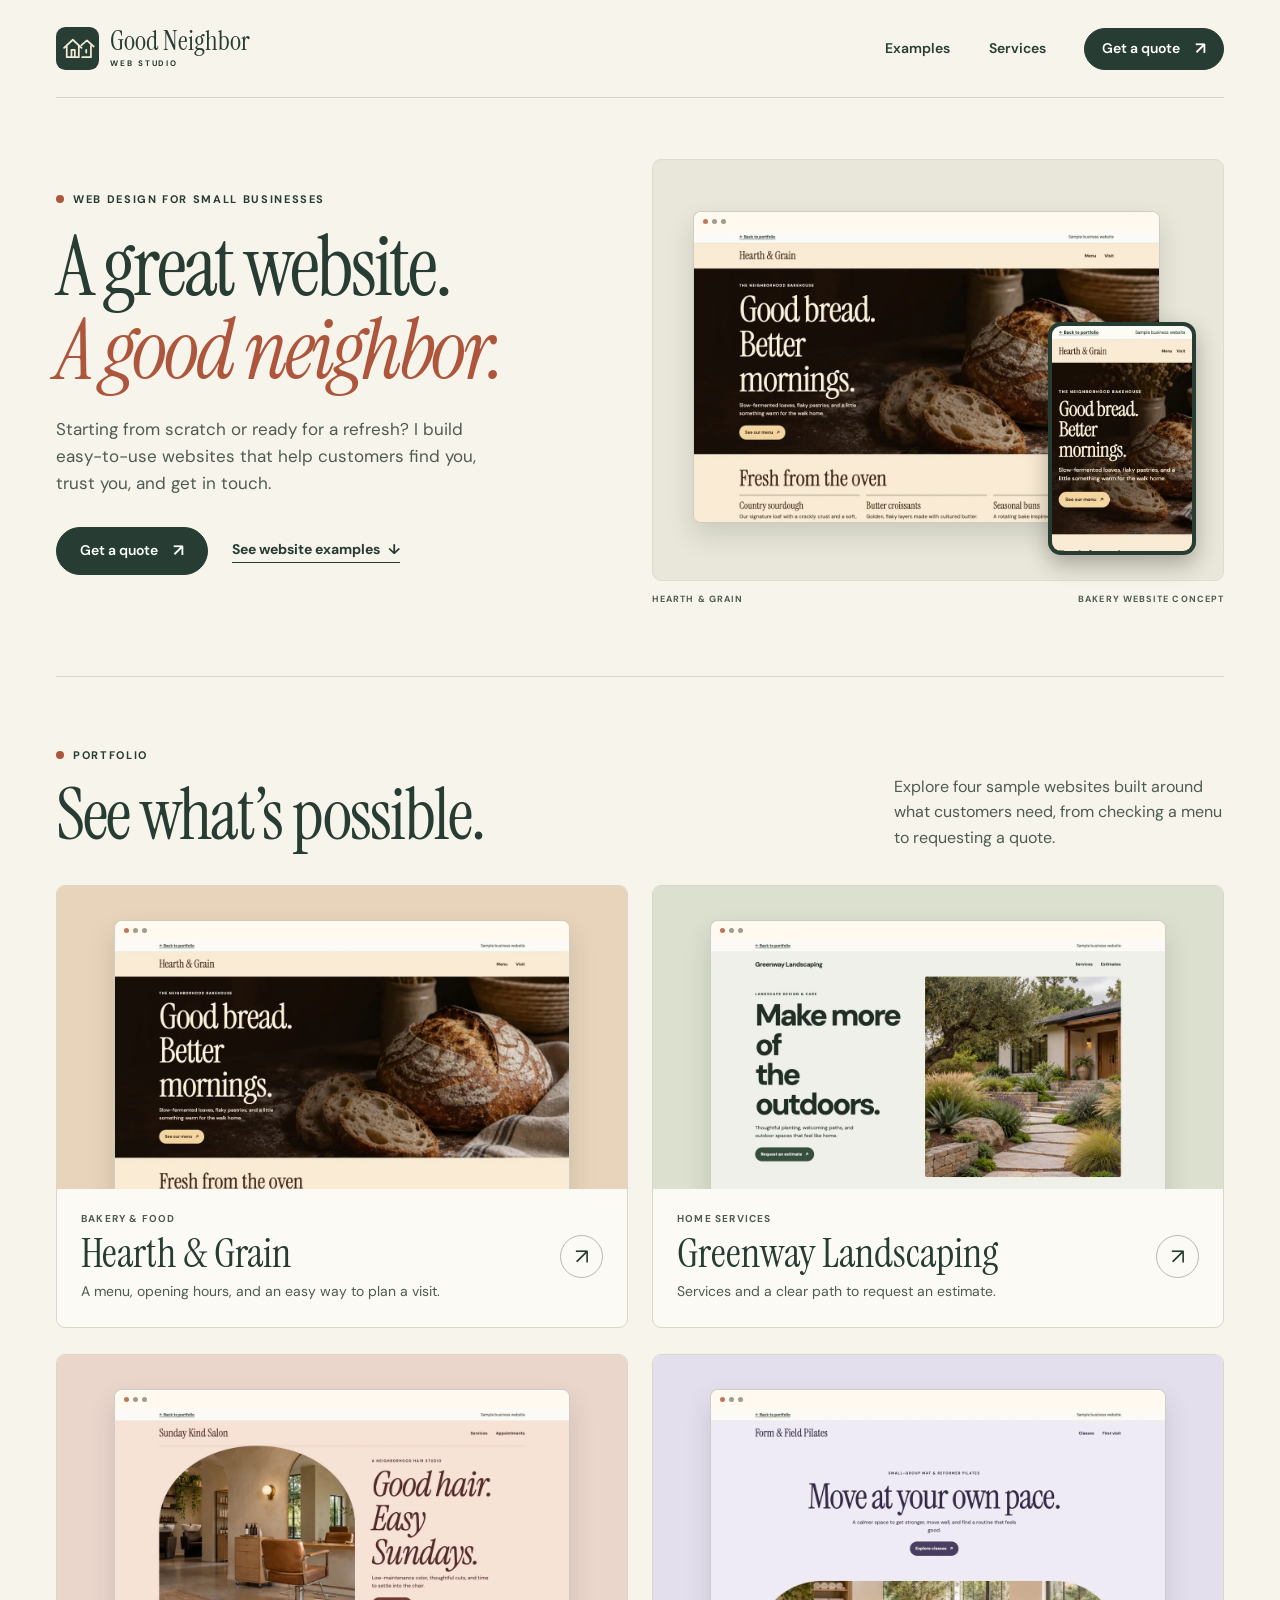
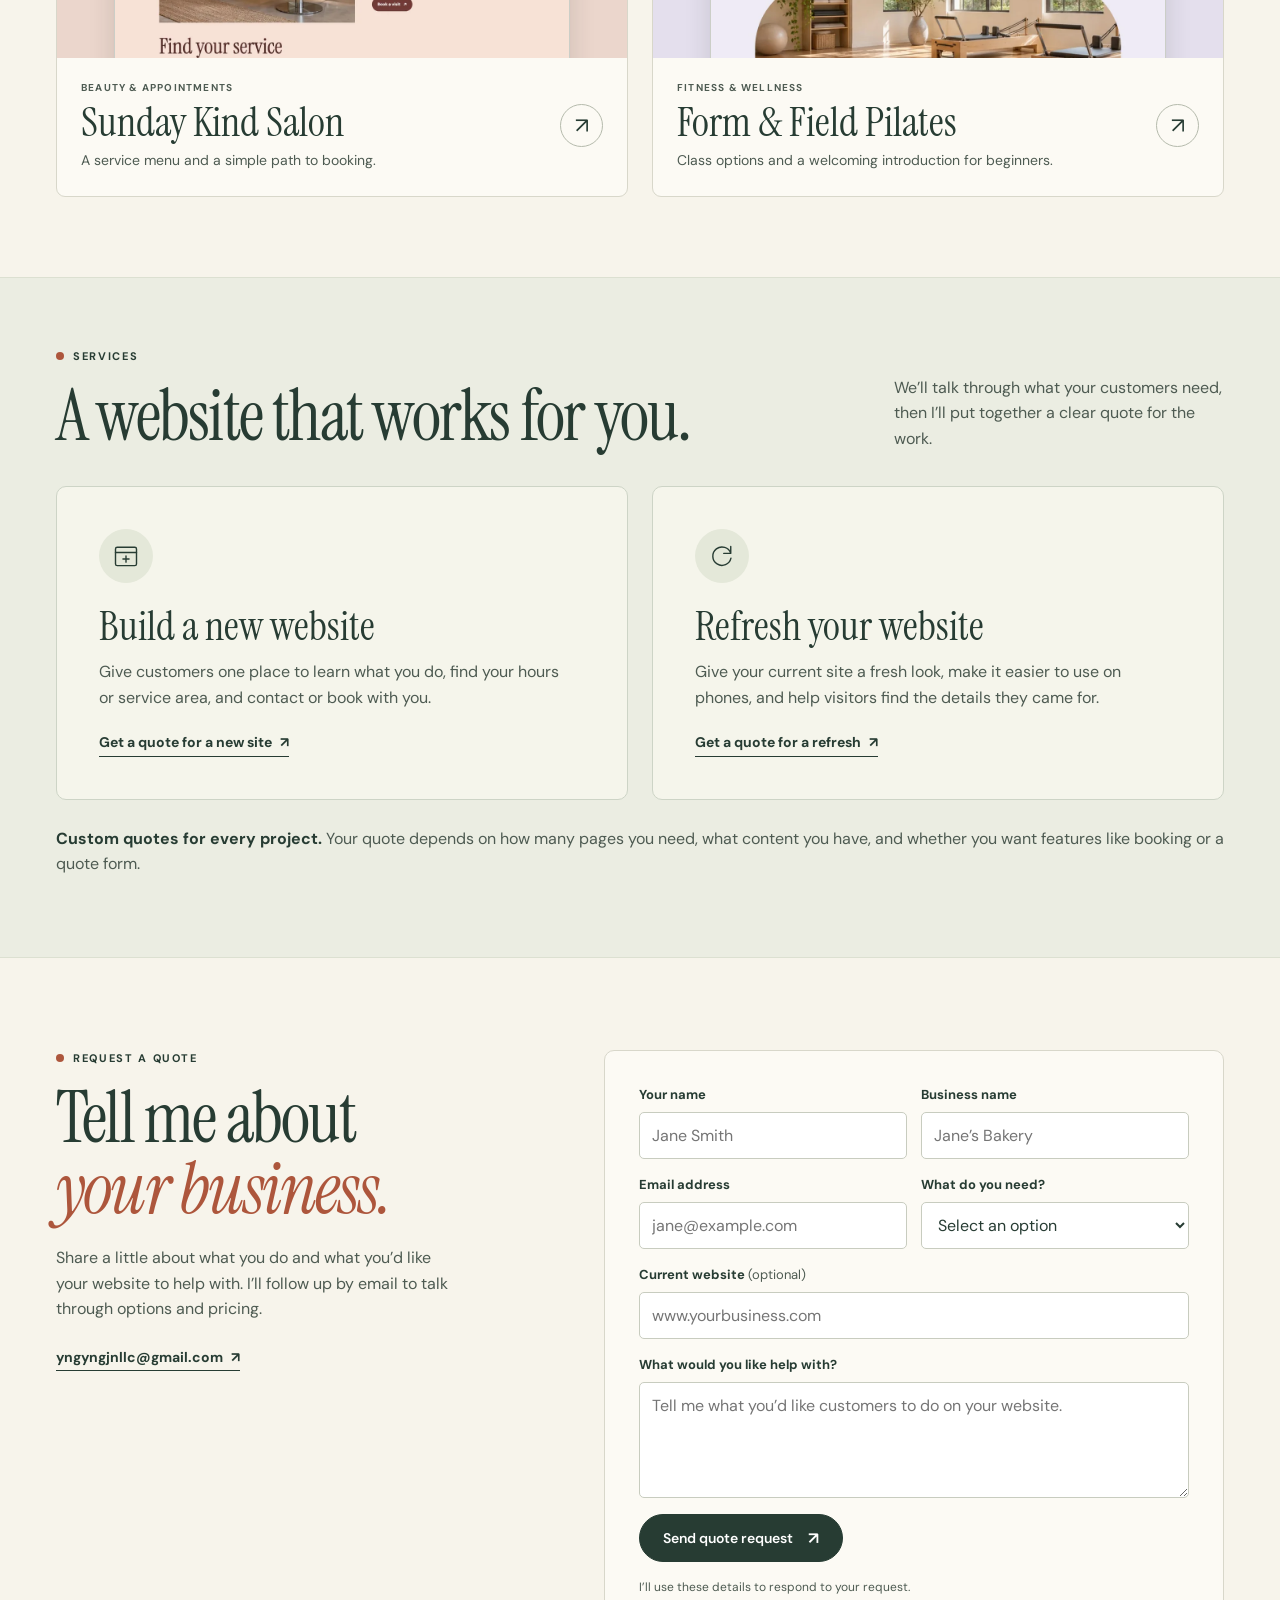
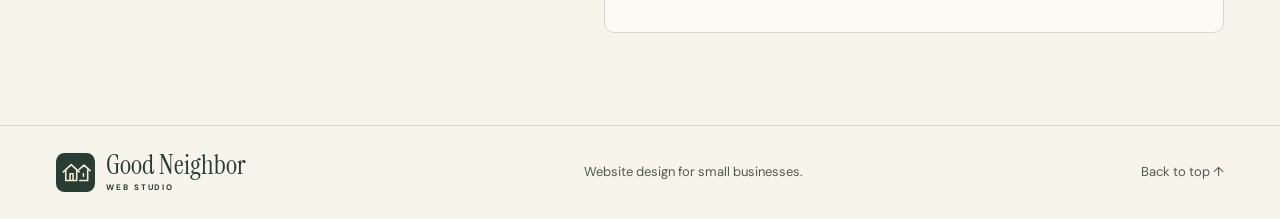
==== docs/index.html @ e71bd466 "Build Good Neighbor Web Studio portfolio" ====
<!doctype html>
<html lang="en">
<head>
  <meta charset="utf-8">
  <meta name="viewport" content="width=device-width, initial-scale=1">
  <meta name="theme-color" content="#f7f4eb">
  <meta name="description" content="Good Neighbor Web Studio builds and refreshes websites for independent businesses. See examples and request a custom quote.">
  <title>Good Neighbor Web Studio | Websites for Small Businesses</title>
  <link rel="icon" href="assets/mark.svg" type="image/svg+xml">
  <link rel="preconnect" href="https://fonts.googleapis.com">
  <link rel="preconnect" href="https://fonts.gstatic.com" crossorigin>
  <link href="https://fonts.googleapis.com/css2?family=DM+Sans:wght@400;500;600;700&family=Instrument+Serif:ital@0;1&display=swap" rel="stylesheet">
  <link rel="stylesheet" href="assets/site.css">
  <script src="assets/site.js" defer></script>
</head>
<body>
  <a class="skip" href="#main">Skip to content</a>
  <header class="site-header wrap">
    <a href="./" class="brand" aria-label="Good Neighbor Web Studio home"><img src="assets/mark.svg" width="43" height="43" alt=""><span>Good Neighbor<small>WEB STUDIO</small></span></a>
    <nav aria-label="Main navigation"><a href="#work">Examples</a><a href="#services">Services</a><a class="button button-small" href="#contact">Get a quote <span aria-hidden="true">↗</span></a></nav>
  </header>
  <main id="main">
    <section class="hero wrap" aria-labelledby="hero-title">
      <div class="hero-copy">
        <p class="eyebrow"><span></span> WEB DESIGN FOR SMALL BUSINESSES</p>
        <h1 id="hero-title">A great website.<br><em>A good neighbor.</em></h1>
        <p class="intro">Starting from scratch or ready for a refresh? I build easy-to-use websites that help customers find you, trust you, and get in touch.</p>
        <div class="actions"><a class="button" href="#contact">Get a quote <span aria-hidden="true">↗</span></a><a class="text-link" href="#work">See website examples <span aria-hidden="true">↓</span></a></div>
      </div>
      <figure class="hero-showcase">
        <div class="hero-stage">
          <div class="browser hero-browser">
            <div class="browser-bar" aria-hidden="true"><i></i><i></i><i></i></div>
            <img src="assets/bakery-preview.webp" width="1120" height="700" alt="Desktop view of the Hearth and Grain bakery sample website" fetchpriority="high">
          </div>
          <div class="phone"><img src="assets/bakery-mobile.webp" width="392" height="630" alt="The same bakery website on a phone"></div>
        </div>
        <figcaption><span>HEARTH &amp; GRAIN</span><span>BAKERY WEBSITE CONCEPT</span></figcaption>
      </figure>
    </section>

    <section class="work section wrap" id="work" aria-labelledby="work-title">
      <div class="section-top"><div><p class="eyebrow"><span></span> PORTFOLIO</p><h2 id="work-title">See what’s possible.</h2></div><p>Explore four sample websites built around what customers need, from checking a menu to requesting a quote.</p></div>
      <div class="work-grid">
        <article class="project">
          <a class="project-image bakery" href="examples/bakery.html" aria-label="View Hearth and Grain bakery example">
            <div class="browser"><div class="browser-bar" aria-hidden="true"><i></i><i></i><i></i></div><img src="assets/bakery-preview.webp" width="1120" height="700" alt="Hearth and Grain homepage with artisan bread" loading="lazy"></div>
          </a>
          <div class="project-copy"><div><p class="category">BAKERY &amp; FOOD</p><h3><a href="examples/bakery.html">Hearth &amp; Grain</a></h3><p>A menu, opening hours, and an easy way to plan a visit.</p></div><a class="circle-link" href="examples/bakery.html" aria-label="Open bakery example">↗</a></div>
        </article>
        <article class="project">
          <a class="project-image landscape" href="examples/landscaping.html" aria-label="View Greenway Landscaping example">
            <div class="browser"><div class="browser-bar" aria-hidden="true"><i></i><i></i><i></i></div><img src="assets/landscaping-preview.webp" width="1120" height="700" alt="Greenway Landscaping homepage with a landscaped front yard" loading="lazy"></div>
          </a>
          <div class="project-copy"><div><p class="category">HOME SERVICES</p><h3><a href="examples/landscaping.html">Greenway Landscaping</a></h3><p>Services and a clear path to request an estimate.</p></div><a class="circle-link" href="examples/landscaping.html" aria-label="Open landscaping example">↗</a></div>
        </article>
        <article class="project">
          <a class="project-image salon" href="examples/salon.html" aria-label="View Sunday Kind Salon example">
            <div class="browser"><div class="browser-bar" aria-hidden="true"><i></i><i></i><i></i></div><img src="assets/salon-preview.webp" width="1120" height="700" alt="Sunday Kind Salon homepage with a sunlit salon interior" loading="lazy"></div>
          </a>
          <div class="project-copy"><div><p class="category">BEAUTY &amp; APPOINTMENTS</p><h3><a href="examples/salon.html">Sunday Kind Salon</a></h3><p>A service menu and a simple path to booking.</p></div><a class="circle-link" href="examples/salon.html" aria-label="Open salon example">↗</a></div>
        </article>
        <article class="project">
          <a class="project-image pilates" href="examples/pilates.html" aria-label="View Form and Field Pilates example">
            <div class="browser"><div class="browser-bar" aria-hidden="true"><i></i><i></i><i></i></div><img src="assets/pilates-preview.webp" width="1120" height="700" alt="Form and Field Pilates homepage with a light-filled studio" loading="lazy"></div>
          </a>
          <div class="project-copy"><div><p class="category">FITNESS &amp; WELLNESS</p><h3><a href="examples/pilates.html">Form &amp; Field Pilates</a></h3><p>Class options and a welcoming introduction for beginners.</p></div><a class="circle-link" href="examples/pilates.html" aria-label="Open Pilates example">↗</a></div>
        </article>
      </div>
    </section>

    <section class="services section" id="services" aria-labelledby="services-title">
      <div class="wrap">
        <div class="section-top"><div><p class="eyebrow"><span></span> SERVICES</p><h2 id="services-title">A website that works for you.</h2></div><p>We’ll talk through what your customers need, then I’ll put together a clear quote for the work.</p></div>
        <div class="service-grid">
          <article><div class="service-icon" aria-hidden="true"><svg viewBox="0 0 32 32"><rect x="4" y="6" width="24" height="21" rx="2"/><path d="M4 12h24m-12 4v7m-3.5-3.5h7"/></svg></div><h3>Build a new website</h3><p>Give customers one place to learn what you do, find your hours or service area, and contact or book with you.</p><a class="text-link" href="#contact" data-project="New website">Get a quote for a new site <span aria-hidden="true">↗</span></a></article>
          <article><div class="service-icon" aria-hidden="true"><svg viewBox="0 0 32 32"><path d="M26 13a10.5 10.5 0 1 0 .25 5.5M26 5v8h-8"/></svg></div><h3>Refresh your website</h3><p>Give your current site a fresh look, make it easier to use on phones, and help visitors find the details they came for.</p><a class="text-link" href="#contact" data-project="Website refresh">Get a quote for a refresh <span aria-hidden="true">↗</span></a></article>
        </div>
        <p class="quote-note"><strong>Custom quotes for every project.</strong> Your quote depends on how many pages you need, what content you have, and whether you want features like booking or a quote form.</p>
      </div>
    </section>

    <section class="contact section wrap" id="contact" aria-labelledby="contact-title">
      <div class="contact-copy"><p class="eyebrow"><span></span> REQUEST A QUOTE</p><h2 id="contact-title">Tell me about<br><em>your business.</em></h2><p>Share a little about what you do and what you’d like your website to help with. I’ll follow up by email to talk through options and pricing.</p><a class="text-link email-link" href="mailto:yngyngjnllc@gmail.com">yngyngjnllc@gmail.com <span aria-hidden="true">↗</span></a></div>
      <form class="quote-form" action="https://formsubmit.co/yngyngjnllc@gmail.com" method="post">
        <input type="hidden" name="_subject" value="New quote request | Good Neighbor Web Studio">
        <input type="hidden" name="_template" value="table">
        <input type="text" name="_honey" aria-hidden="true" tabindex="-1" autocomplete="off" hidden>
        <div class="field-row">
          <label>Your name <input name="name" autocomplete="name" maxlength="120" placeholder="Jane Smith" required></label>
          <label>Business name <input name="business" autocomplete="organization" maxlength="160" placeholder="Jane’s Bakery" required></label>
        </div>
        <div class="field-row">
          <label>Email address <input name="email" type="email" autocomplete="email" maxlength="200" placeholder="jane@example.com" required></label>
          <label>What do you need? <select id="project-type" name="project" required><option value="" selected disabled>Select an option</option><option>New website</option><option>Website refresh</option><option>I’m not sure yet</option></select></label>
        </div>
        <label>Current website <span class="optional">(optional)</span><input name="website" autocomplete="url" inputmode="url" maxlength="300" placeholder="www.yourbusiness.com"></label>
        <label>What would you like help with?<textarea name="message" rows="4" maxlength="2500" placeholder="Tell me what you’d like customers to do on your website." required></textarea></label>
        <button class="button" type="submit">Send quote request <span aria-hidden="true">↗</span></button>
        <p class="form-note">I’ll use these details to respond to your request.</p>
      </form>
    </section>
  </main>
  <footer class="footer"><div class="wrap footer-inner"><a href="./" class="brand" aria-label="Good Neighbor Web Studio home"><img src="assets/mark.svg" width="39" height="39" alt=""><span>Good Neighbor<small>WEB STUDIO</small></span></a><p>Website design for small businesses.</p><a href="#main">Back to top ↑</a></div></footer>
</body>
</html>
---- docs/assets/site.css ----
:root {
  color-scheme: light;
  --ink: #273c33;
  --muted: #4e5b52;
  --paper: #f7f4eb;
  --bright: #fcfaf4;
  --line: #d8d7ca;
  --accent: #ad563c;
  --head: "Instrument Serif", Georgia, serif;
  --body: "DM Sans", system-ui, sans-serif;
}
*, *::before, *::after { box-sizing: border-box; }
html { scroll-behavior: smooth; }
body { margin: 0; font-family: var(--body); background: var(--paper); color: var(--ink); line-height: 1.6; }
a { color: inherit; text-decoration: none; }
a:focus-visible, button:focus-visible, input:focus-visible, select:focus-visible, textarea:focus-visible { outline: 2px solid var(--accent); outline-offset: 4px; }
img { display: block; max-width: 100%; }
p, figure, h1, h2, h3 { margin: 0; }
h1, h2, h3 { font-family: var(--head); font-weight: 400; line-height: .99; }
em { font-weight: inherit; }
.wrap { width: min(100% - 112px, 1296px); margin-inline: auto; }
.skip { position: fixed; left: 16px; top: 12px; transform: translateY(-160%); padding: 10px 16px; background: white; z-index: 5; }
.skip:focus { transform: translateY(0); }
.site-header { min-height: 98px; display: flex; justify-content: space-between; align-items: center; gap: 20px; border-bottom: 1px solid var(--line); }
.brand { display: inline-flex; align-items: center; gap: 11px; font-family: var(--head); font-size: 27px; line-height: .94; white-space: nowrap; }
.brand small { display: block; font: 700 8px/1.4 var(--body); letter-spacing: .24em; margin-top: 5px; }
.site-header nav { display: flex; align-items: center; gap: clamp(18px, 3vw, 45px); font-weight: 600; font-size: 14px; }
.site-header nav > a:not(.button):hover, .footer a:hover { text-decoration: underline; text-underline-offset: 5px; }
.button { display: inline-flex; justify-content: center; align-items: center; gap: 15px; padding: 13px 23px; border: 1px solid var(--ink); background: var(--ink); color: white; border-radius: 100px; font: 600 14px/1.35 var(--body); cursor: pointer; min-height: 48px; transition: background .18s; }
.button:hover { background: #3e5a4d; }
.button-small { min-height: 42px; padding: 10px 17px; }
.button span { font-size: 17px; line-height: 1; }
.hero { display: grid; grid-template-columns: 1fr 1.05fr; align-items: center; gap: clamp(26px, 4vw, 68px); padding-block: 61px 69px; }
.eyebrow { display: flex; align-items: center; gap: 9px; color: var(--ink); font-size: 11px; letter-spacing: .15em; font-weight: 700; line-height: 1.5; margin-bottom: 17px; }
.eyebrow span { width: 8px; height: 8px; border-radius: 50%; background: var(--accent); flex: none; }
.hero h1 { font-size: clamp(60px, 6.6vw, 110px); letter-spacing: -.036em; }
.hero h1 em, .contact h2 em { color: var(--accent); }
.intro { margin-top: 24px; max-width: 37ch; font-size: clamp(16px, 1.33vw, 20px); color: var(--muted); }
.actions { display: flex; flex-wrap: wrap; align-items: center; gap: 18px 24px; margin-top: 29px; }
.text-link { display: inline-flex; align-items: center; gap: 8px; font-size: 14px; font-weight: 700; border-bottom: 1px solid currentColor; padding-bottom: 2px; width: fit-content; }
.text-link:hover, .project h3 a:hover { color: var(--accent); }
.hero-stage { background: #e8e7d9; border: 1px solid #dcddcf; border-radius: 9px; padding: 9% 11% 10% 7%; position: relative; }
.browser { overflow: hidden; background: #fcfaf4; border: 1px solid rgba(39, 60, 51, .23); border-radius: 8px; box-shadow: 0 12px 26px #252a2425; width: 100%; }
.browser img { width: 100%; height: auto; }
.browser-bar { display: flex; align-items: center; gap: 4px; height: 19px; padding-left: 9px; background: #fff9ef; }
.browser-bar i { width: 5px; height: 5px; border-radius: 50%; background: #a19c8c; }
.browser-bar i:first-child { background: #bf765e; }
.phone { position: absolute; width: 26%; background: var(--ink); padding: 4px; border-radius: 13px; right: 4.75%; bottom: 6%; box-shadow: 0 9px 22px #29251955; }
.phone img { width: 100%; height: auto; border-radius: 9px; }
.hero-showcase figcaption { display: flex; justify-content: space-between; gap: 10px; margin-top: 11px; color: var(--muted); font-size: 9px; letter-spacing: .12em; font-weight: 700; }
.section { padding-block: 70px 80px; scroll-margin-top: 18px; }
.work { border-top: 1px solid var(--line); }
.section-top { display: grid; grid-template-columns: 1fr minmax(220px, 330px); align-items: end; gap: 22px; margin-bottom: 34px; }
.section-top h2, .contact h2 { font-size: clamp(51px, 5.55vw, 83px); letter-spacing: -.025em; }
.section-top > p, .contact-copy > p:not(.eyebrow) { color: var(--muted); font-size: 16px; }
.work-grid { display: grid; grid-template-columns: 1fr 1fr; gap: 26px 24px; }
.project { background: var(--bright); border: 1px solid var(--line); overflow: hidden; border-radius: 9px; }
.project-image { display: grid; place-items: center; padding: 6% 10% 0; aspect-ratio: 1.88; overflow: hidden; align-items: start; }
.project-image .browser { transition: transform .22s ease; }
.project-image:hover .browser { transform: translateY(-5px); }
.bakery { background: #e8d4ba; }
.landscape { background: #dbe0cf; }
.salon { background: #ebd6cc; }
.pilates { background: #e4dfed; }
.project-copy { padding: 22px 24px 24px; display: flex; justify-content: space-between; gap: 14px; align-items: center; }
.category { color: var(--muted); font-weight: 700; letter-spacing: .12em; font-size: 10px; margin-bottom: 6px; }
.project h3, .services h3 { font-size: clamp(32px, 3.2vw, 49px); }
.project-copy p:last-child { font-size: 14px; color: var(--muted); margin-top: 7px; }
.circle-link { display: grid; place-items: center; flex: 0 0 43px; height: 43px; border: 1px solid #b5baac; border-radius: 50%; font-size: 22px; }
.circle-link:hover { background: var(--ink); color: white; }
.services { background: #ebede2; border-block: 1px solid #dce0d1; }
.service-grid { display: grid; grid-template-columns: 1fr 1fr; gap: 24px; }
.service-grid article { border: 1px solid #cdd4c6; border-radius: 10px; background: #f5f5eb; padding: clamp(24px, 4vw, 42px); }
.service-icon { background: #e4e8d9; border-radius: 50%; width: 54px; height: 54px; display: grid; place-items: center; margin-bottom: 23px; }
.service-icon svg { width: 28px; height: 28px; stroke: currentColor; fill: none; stroke-width: 1.6; stroke-linecap: round; stroke-linejoin: round; }
.service-grid p { margin-block: 13px 19px; color: var(--muted); max-width: 43ch; }
.quote-note { margin-top: 26px; color: var(--muted); }
.quote-note strong { color: var(--ink); }
.contact { display: grid; grid-template-columns: .85fr 1.15fr; gap: clamp(30px, 7vw, 115px); padding-block: 92px; }
.contact-copy > p:not(.eyebrow) { margin-block: 21px 22px; max-width: 36ch; }
.email-link { overflow-wrap: anywhere; }
.quote-form { background: var(--bright); border: 1px solid var(--line); padding: clamp(19px, 3vw, 34px); border-radius: 10px; display: grid; gap: 16px; }
.quote-form button { justify-self: start; }
.field-row { display: grid; grid-template-columns: 1fr 1fr; gap: 14px; }
label { font-size: 13px; font-weight: 700; min-width: 0; }
.optional, .form-note { color: var(--muted); font-weight: 400; }
.form-note { font-size: 12px; }
input:not([hidden]), select, textarea { display: block; width: 100%; margin-top: 6px; padding: 11px 12px; background: white; border: 1px solid #c8ccbf; border-radius: 5px; font: 400 16px/1.45 var(--body); color: var(--ink); }
textarea { resize: vertical; min-height: 100px; }
.footer { border-top: 1px solid var(--line); }
.footer-inner { display: flex; justify-content: space-between; align-items: center; gap: 20px; padding-block: 26px; }
.footer-inner > p, .footer-inner > a:last-child { font-size: 13px; color: var(--muted); }
@media (max-width: 1000px) {
  .wrap { width: min(100% - 68px, 1296px); }
  .hero h1 { font-size: clamp(50px, 7.15vw, 78px); }
}
@media (max-width: 760px) {
  .wrap { width: min(100% - 38px, 560px); }
  .site-header { min-height: 76px; }
  .site-header nav { gap: 14px; }
  .site-header nav a:not(.button) { display: none; }
  .hero { grid-template-columns: 1fr; padding-block: 48px 46px; gap: 32px; }
  .hero h1 { font-size: clamp(55px, 11.5vw, 78px); }
  .section { padding-block: 50px; }
  .section-top, .contact { grid-template-columns: 1fr; }
  .section-top { gap: 15px; margin-bottom: 25px; }
  .work-grid, .service-grid { grid-template-columns: 1fr; gap: 16px; }
  .footer-inner { flex-wrap: wrap; }
  .footer-inner > p { order: 2; width: 100%; }
}
@media (max-width: 370px) {
  .brand { font-size: 22px; gap: 8px; }
  .brand img { width: 34px; height: 34px; }
  .button-small { padding-inline: 12px; }
  .field-row { grid-template-columns: 1fr; }
}
@media (prefers-reduced-motion: reduce) {
  *, *::before, *::after { scroll-behavior: auto !important; transition: none !important; }
}
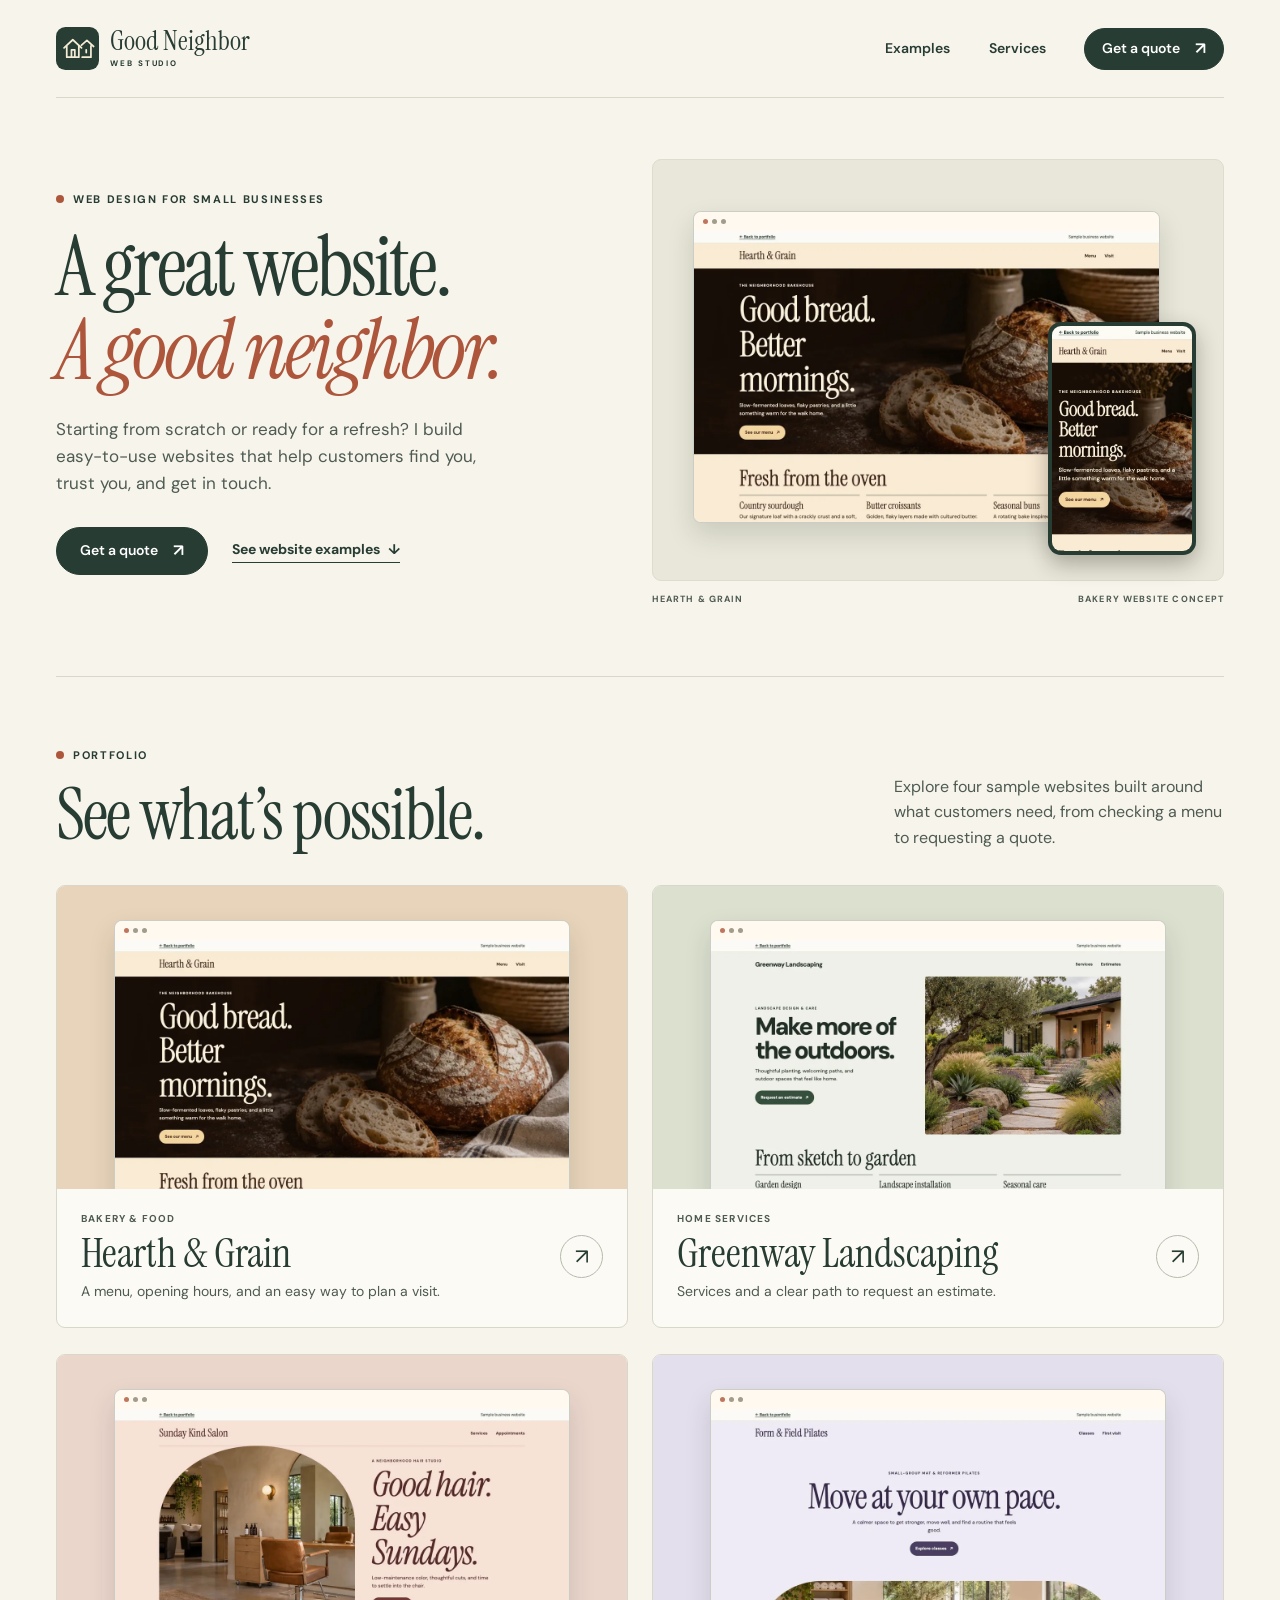
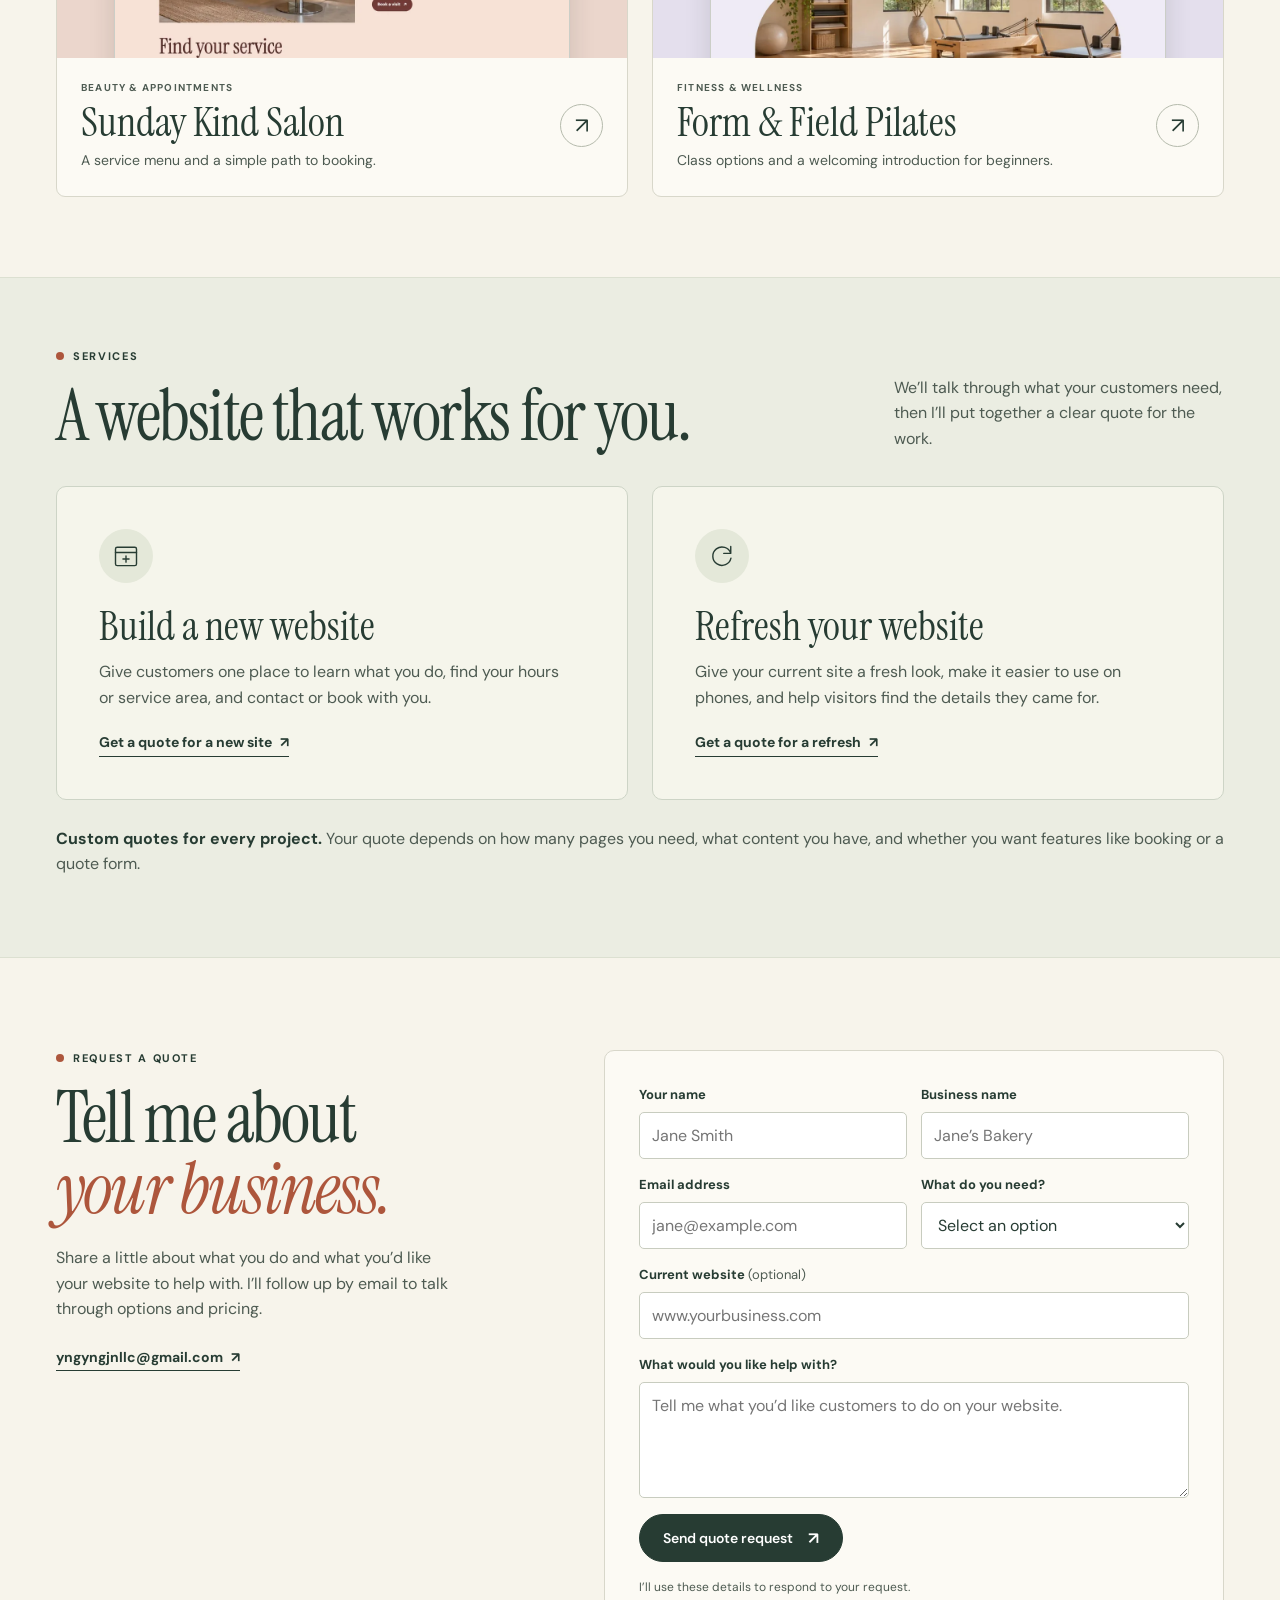
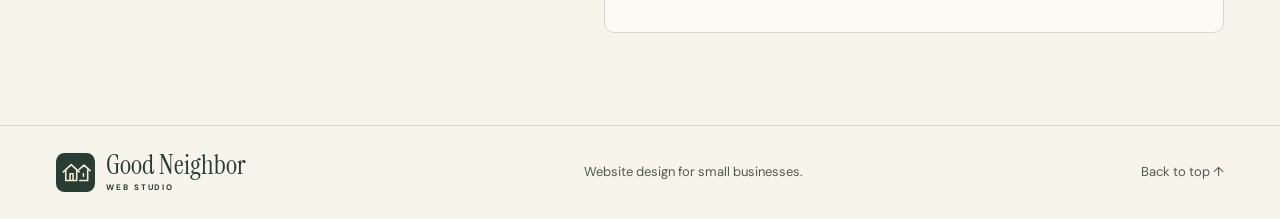
==== commit 77ec4ffc: "Support navigation in the offline preview" ====
--- a/docs/index.html
+++ b/docs/index.html
@@ -16,7 +16,7 @@
 <body>
   <a class="skip" href="#main">Skip to content</a>
   <header class="site-header wrap">
-    <a href="./" class="brand" aria-label="Good Neighbor Web Studio home"><img src="assets/mark.svg" width="43" height="43" alt=""><span>Good Neighbor<small>WEB STUDIO</small></span></a>
+    <a href="index.html" class="brand" aria-label="Good Neighbor Web Studio home"><img src="assets/mark.svg" width="43" height="43" alt=""><span>Good Neighbor<small>WEB STUDIO</small></span></a>
     <nav aria-label="Main navigation"><a href="#work">Examples</a><a href="#services">Services</a><a class="button button-small" href="#contact">Get a quote <span aria-hidden="true">↗</span></a></nav>
   </header>
   <main id="main">
@@ -101,6 +101,6 @@
       </form>
     </section>
   </main>
-  <footer class="footer"><div class="wrap footer-inner"><a href="./" class="brand" aria-label="Good Neighbor Web Studio home"><img src="assets/mark.svg" width="39" height="39" alt=""><span>Good Neighbor<small>WEB STUDIO</small></span></a><p>Website design for small businesses.</p><a href="#main">Back to top ↑</a></div></footer>
+  <footer class="footer"><div class="wrap footer-inner"><a href="index.html" class="brand" aria-label="Good Neighbor Web Studio home"><img src="assets/mark.svg" width="39" height="39" alt=""><span>Good Neighbor<small>WEB STUDIO</small></span></a><p>Website design for small businesses.</p><a href="#main">Back to top ↑</a></div></footer>
 </body>
 </html>
--- a/docs/assets/site.css
+++ b/docs/assets/site.css
@@ -28,7 +28,7 @@
 .site-header nav > a:not(.button):hover, .footer a:hover { text-decoration: underline; text-underline-offset: 5px; }
 .button { display: inline-flex; justify-content: center; align-items: center; gap: 15px; padding: 13px 23px; border: 1px solid var(--ink); background: var(--ink); color: white; border-radius: 100px; font: 600 14px/1.35 var(--body); cursor: pointer; min-height: 48px; transition: background .18s; }
 .button:hover { background: #3e5a4d; }
-.button-small { min-height: 42px; padding: 10px 17px; }
+.button-small { min-height: 42px; padding: 10px 17px; white-space: nowrap; }
 .button span { font-size: 17px; line-height: 1; }
 .hero { display: grid; grid-template-columns: 1fr 1.05fr; align-items: center; gap: clamp(26px, 4vw, 68px); padding-block: 61px 69px; }
 .eyebrow { display: flex; align-items: center; gap: 9px; color: var(--ink); font-size: 11px; letter-spacing: .15em; font-weight: 700; line-height: 1.5; margin-bottom: 17px; }
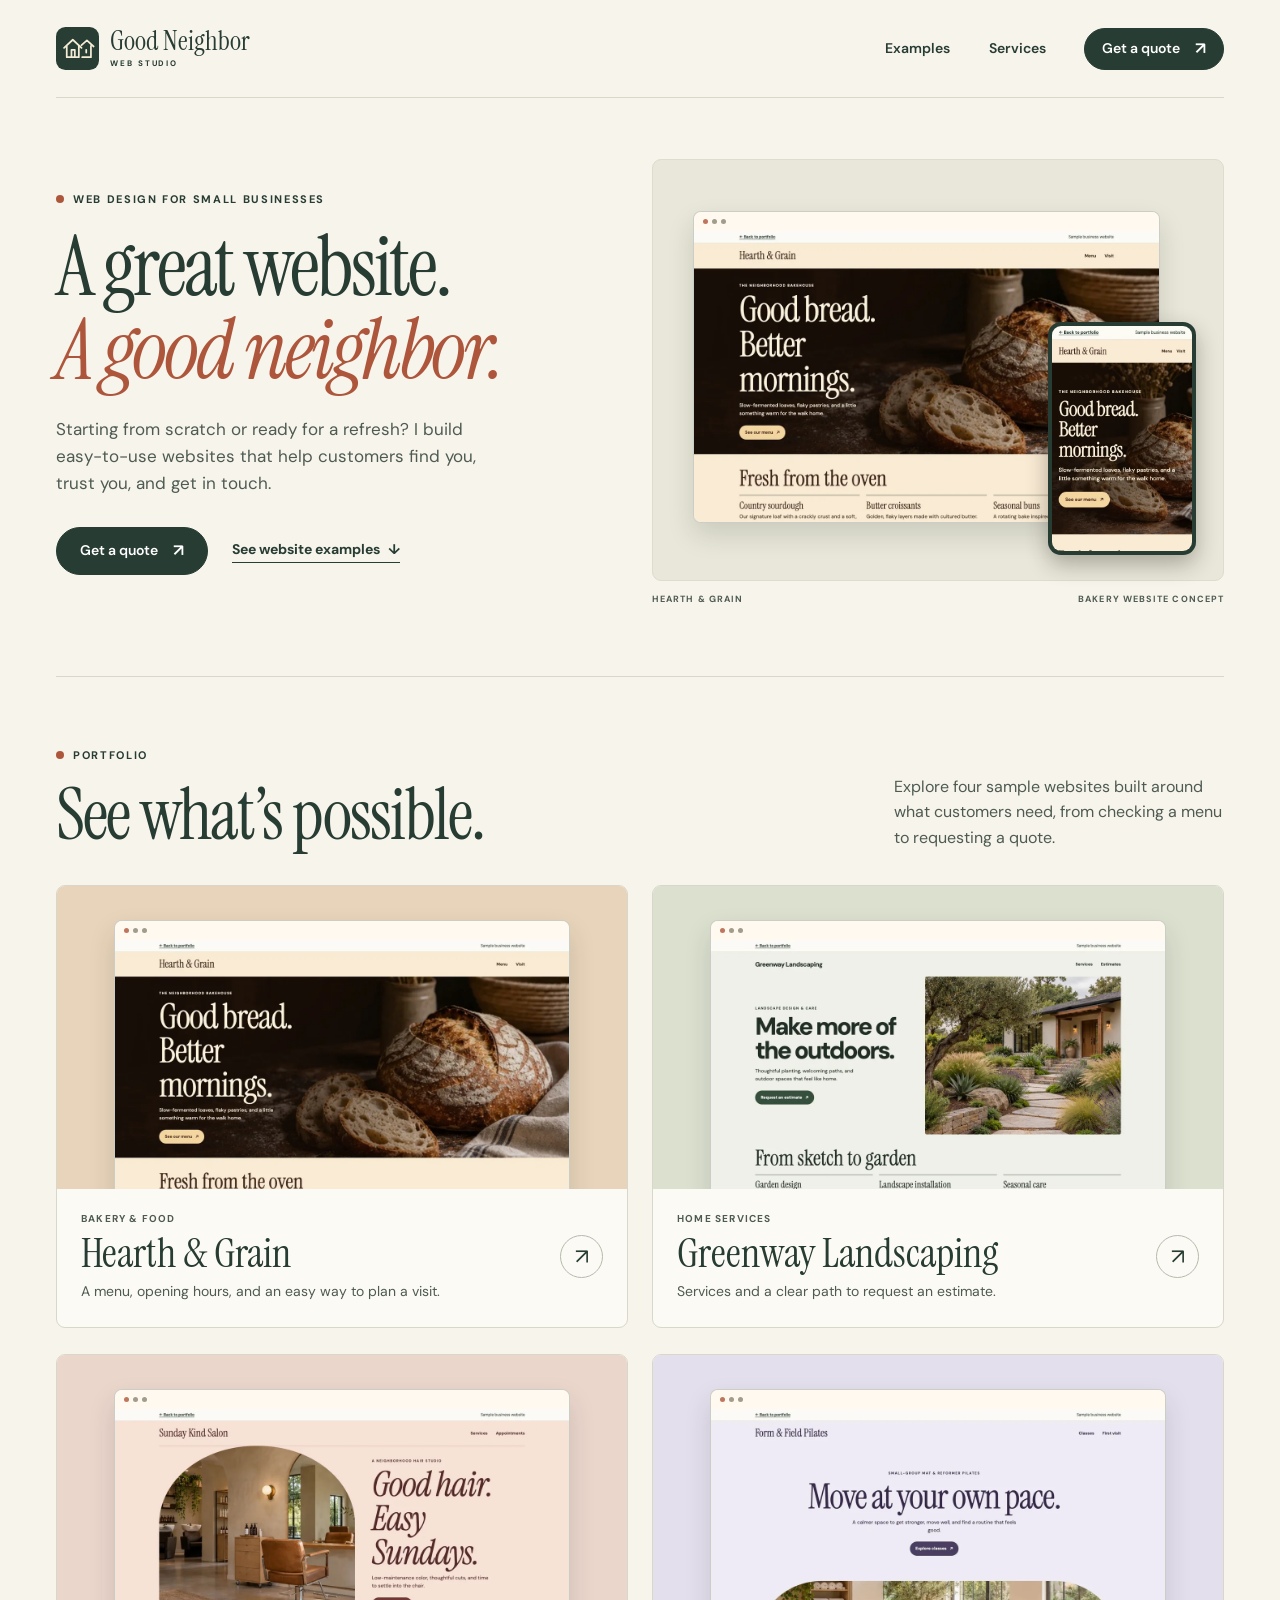
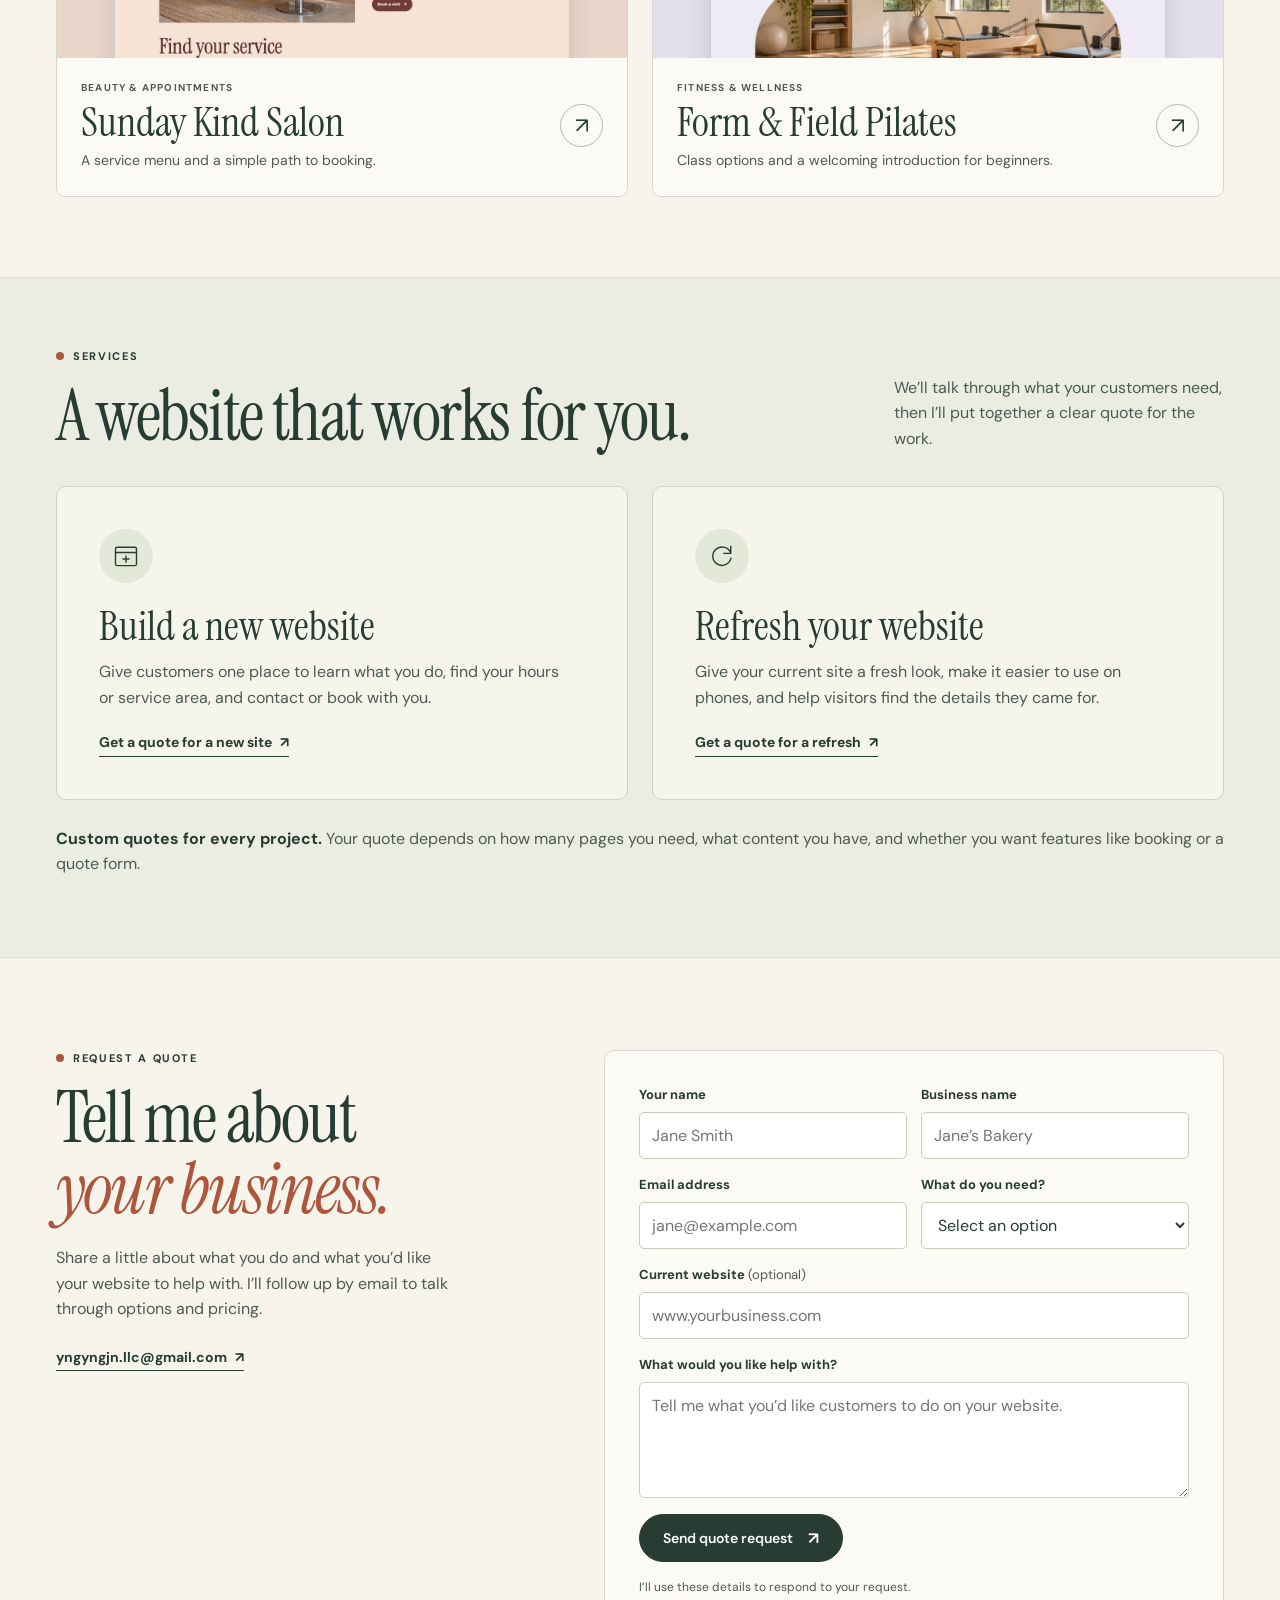
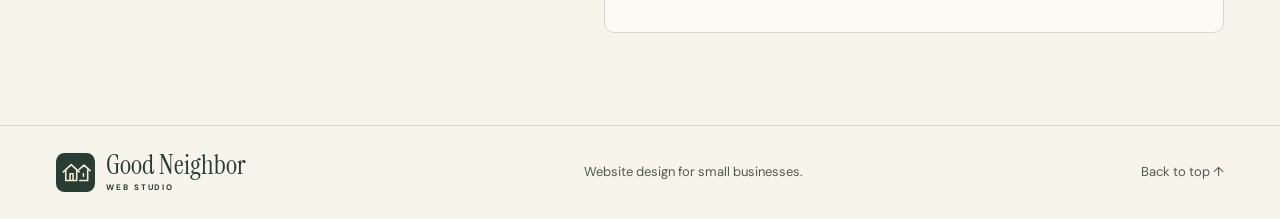
==== commit f535af3d: "Correct studio contact email" ====
--- a/docs/index.html
+++ b/docs/index.html
@@ -81,8 +81,8 @@
     </section>
 
     <section class="contact section wrap" id="contact" aria-labelledby="contact-title">
-      <div class="contact-copy"><p class="eyebrow"><span></span> REQUEST A QUOTE</p><h2 id="contact-title">Tell me about<br><em>your business.</em></h2><p>Share a little about what you do and what you’d like your website to help with. I’ll follow up by email to talk through options and pricing.</p><a class="text-link email-link" href="mailto:yngyngjnllc@gmail.com">yngyngjnllc@gmail.com <span aria-hidden="true">↗</span></a></div>
-      <form class="quote-form" action="https://formsubmit.co/yngyngjnllc@gmail.com" method="post">
+      <div class="contact-copy"><p class="eyebrow"><span></span> REQUEST A QUOTE</p><h2 id="contact-title">Tell me about<br><em>your business.</em></h2><p>Share a little about what you do and what you’d like your website to help with. I’ll follow up by email to talk through options and pricing.</p><a class="text-link email-link" href="mailto:yngyngjn.llc@gmail.com">yngyngjn.llc@gmail.com <span aria-hidden="true">↗</span></a></div>
+      <form class="quote-form" action="https://formsubmit.co/yngyngjn.llc@gmail.com" method="post">
         <input type="hidden" name="_subject" value="New quote request | Good Neighbor Web Studio">
         <input type="hidden" name="_template" value="table">
         <input type="text" name="_honey" aria-hidden="true" tabindex="-1" autocomplete="off" hidden>
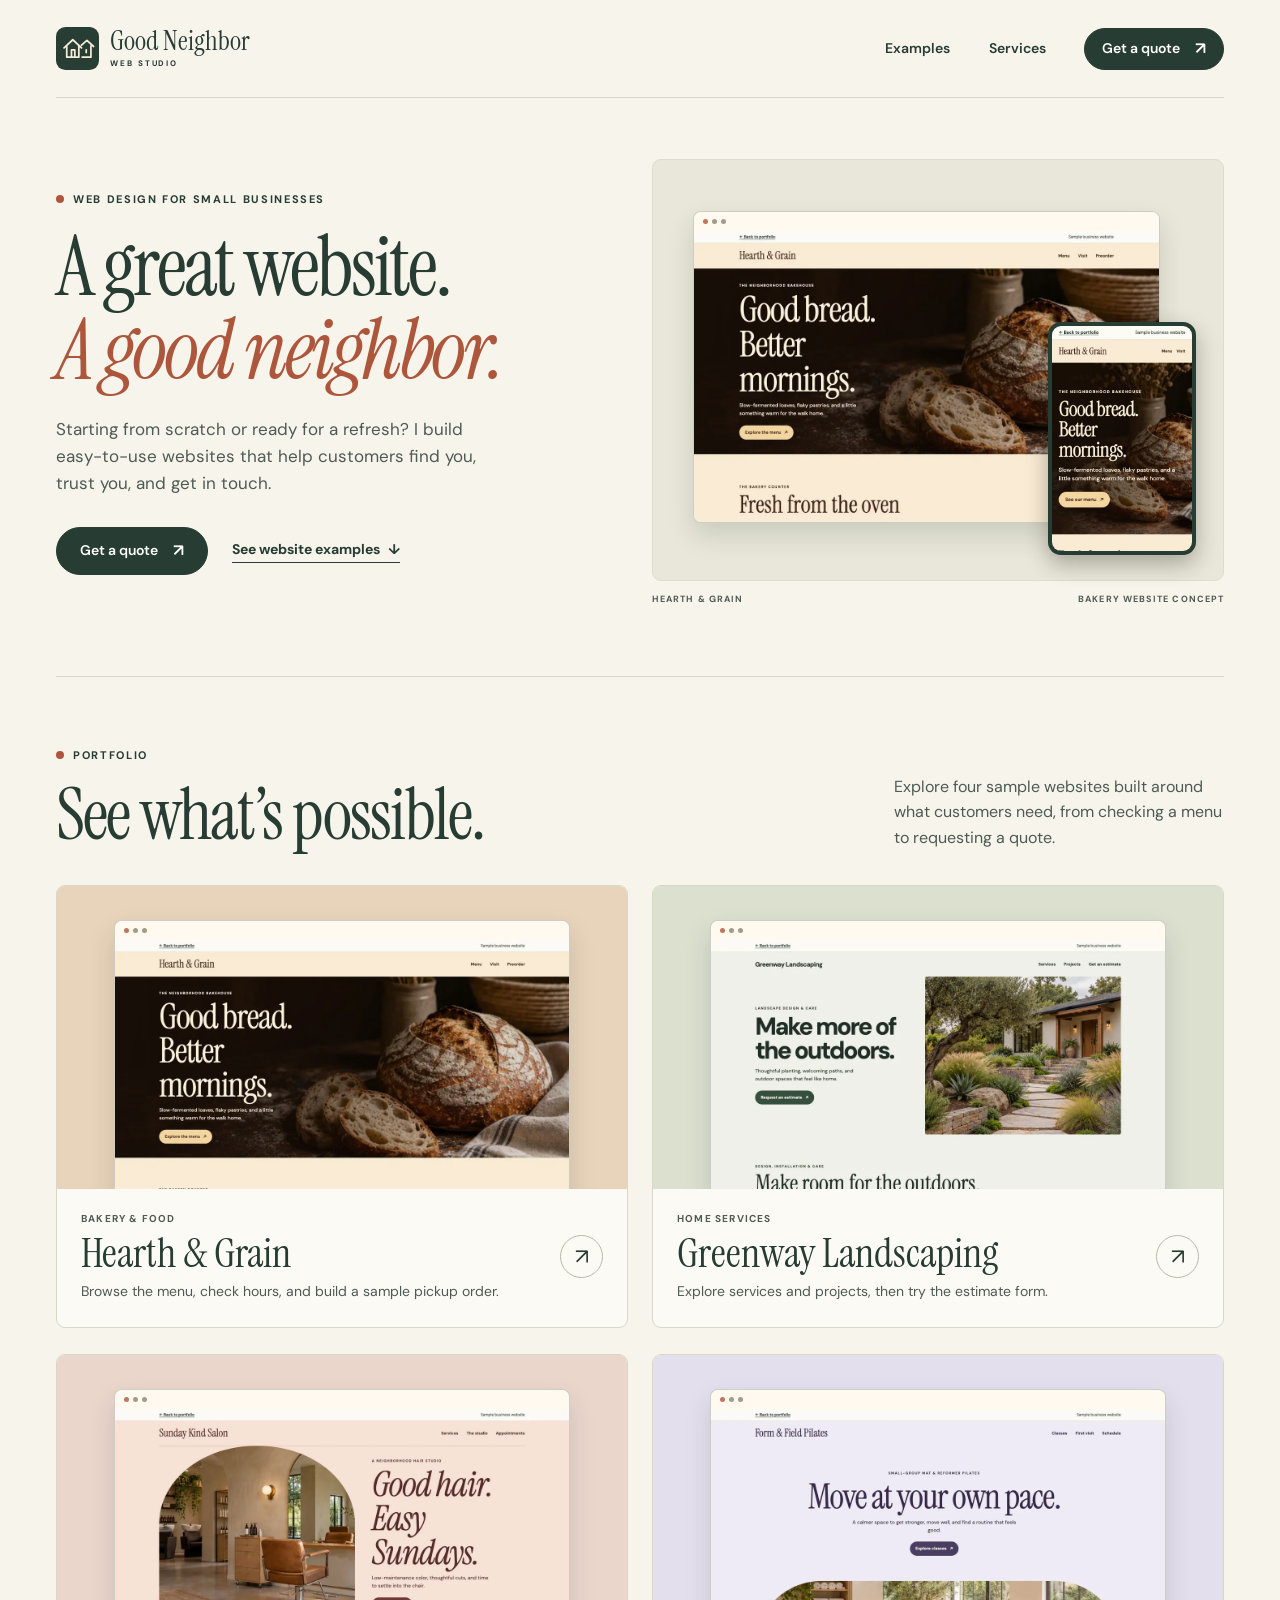
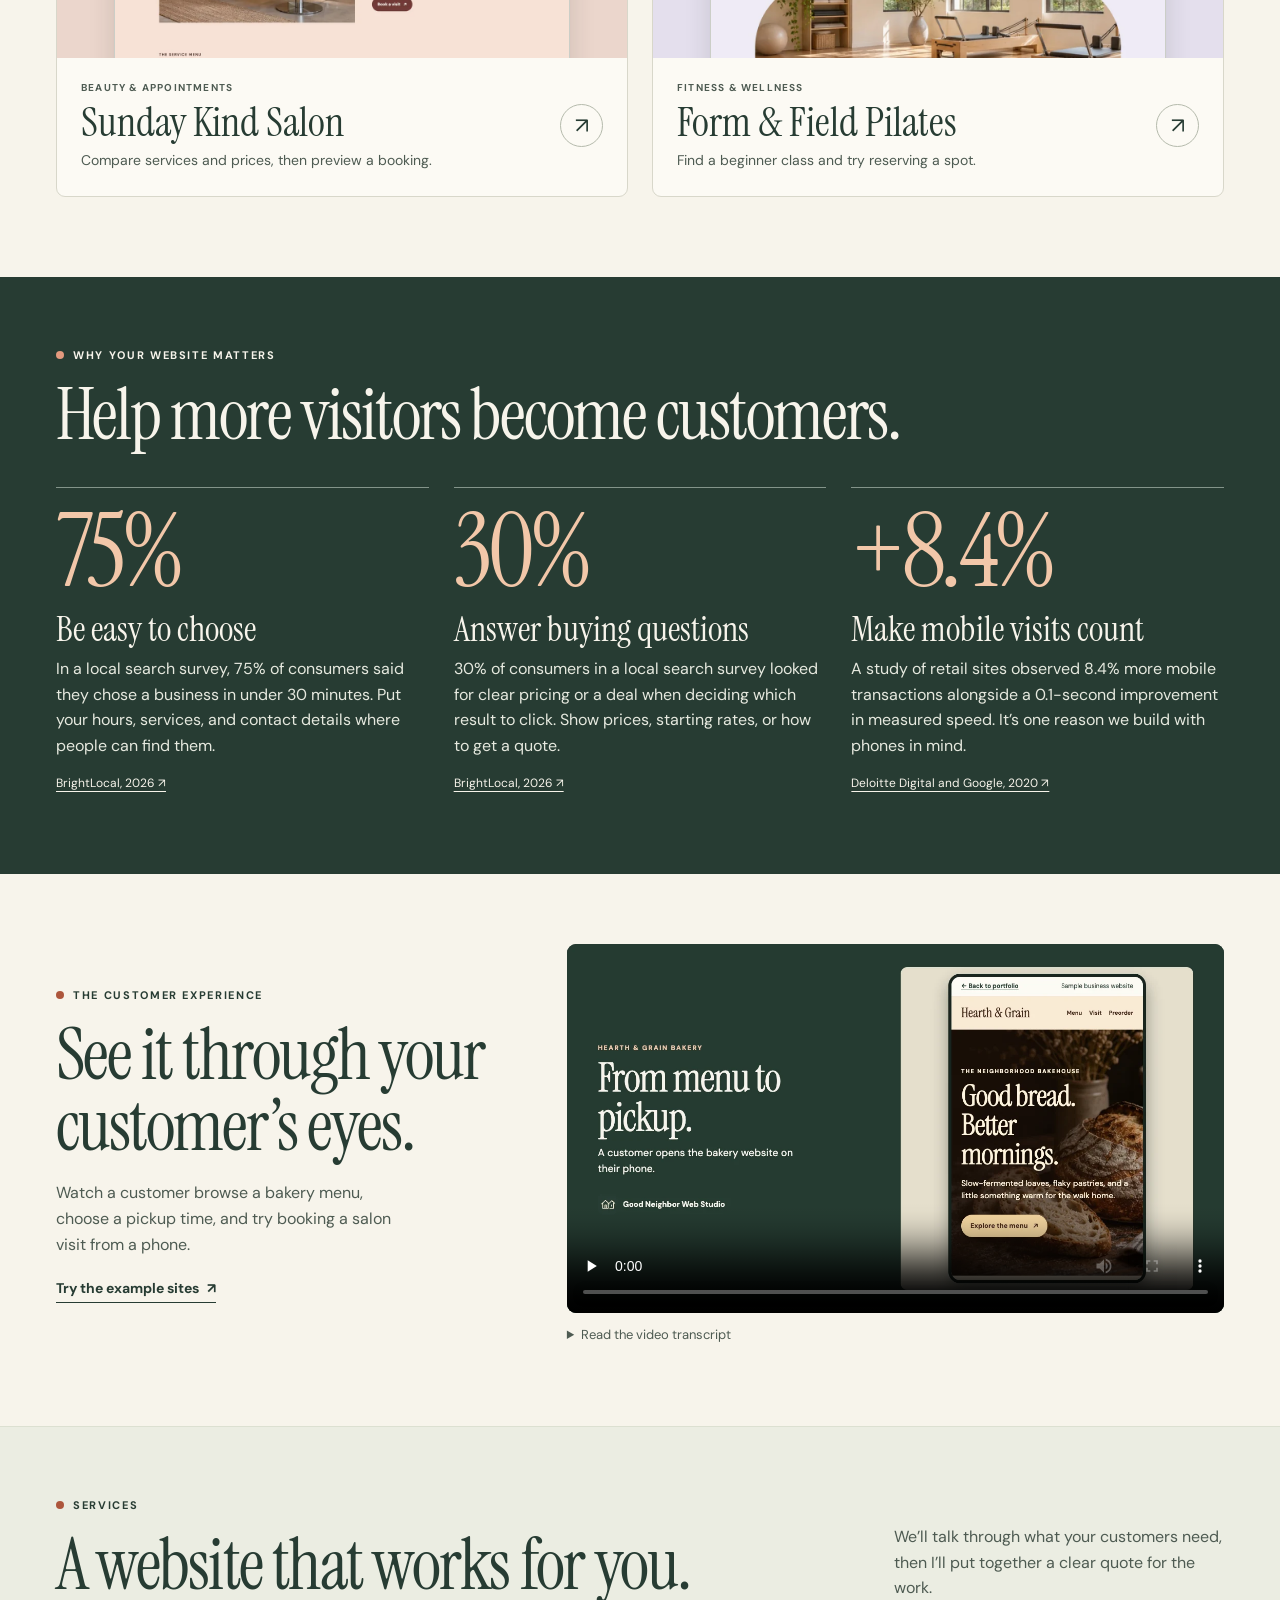
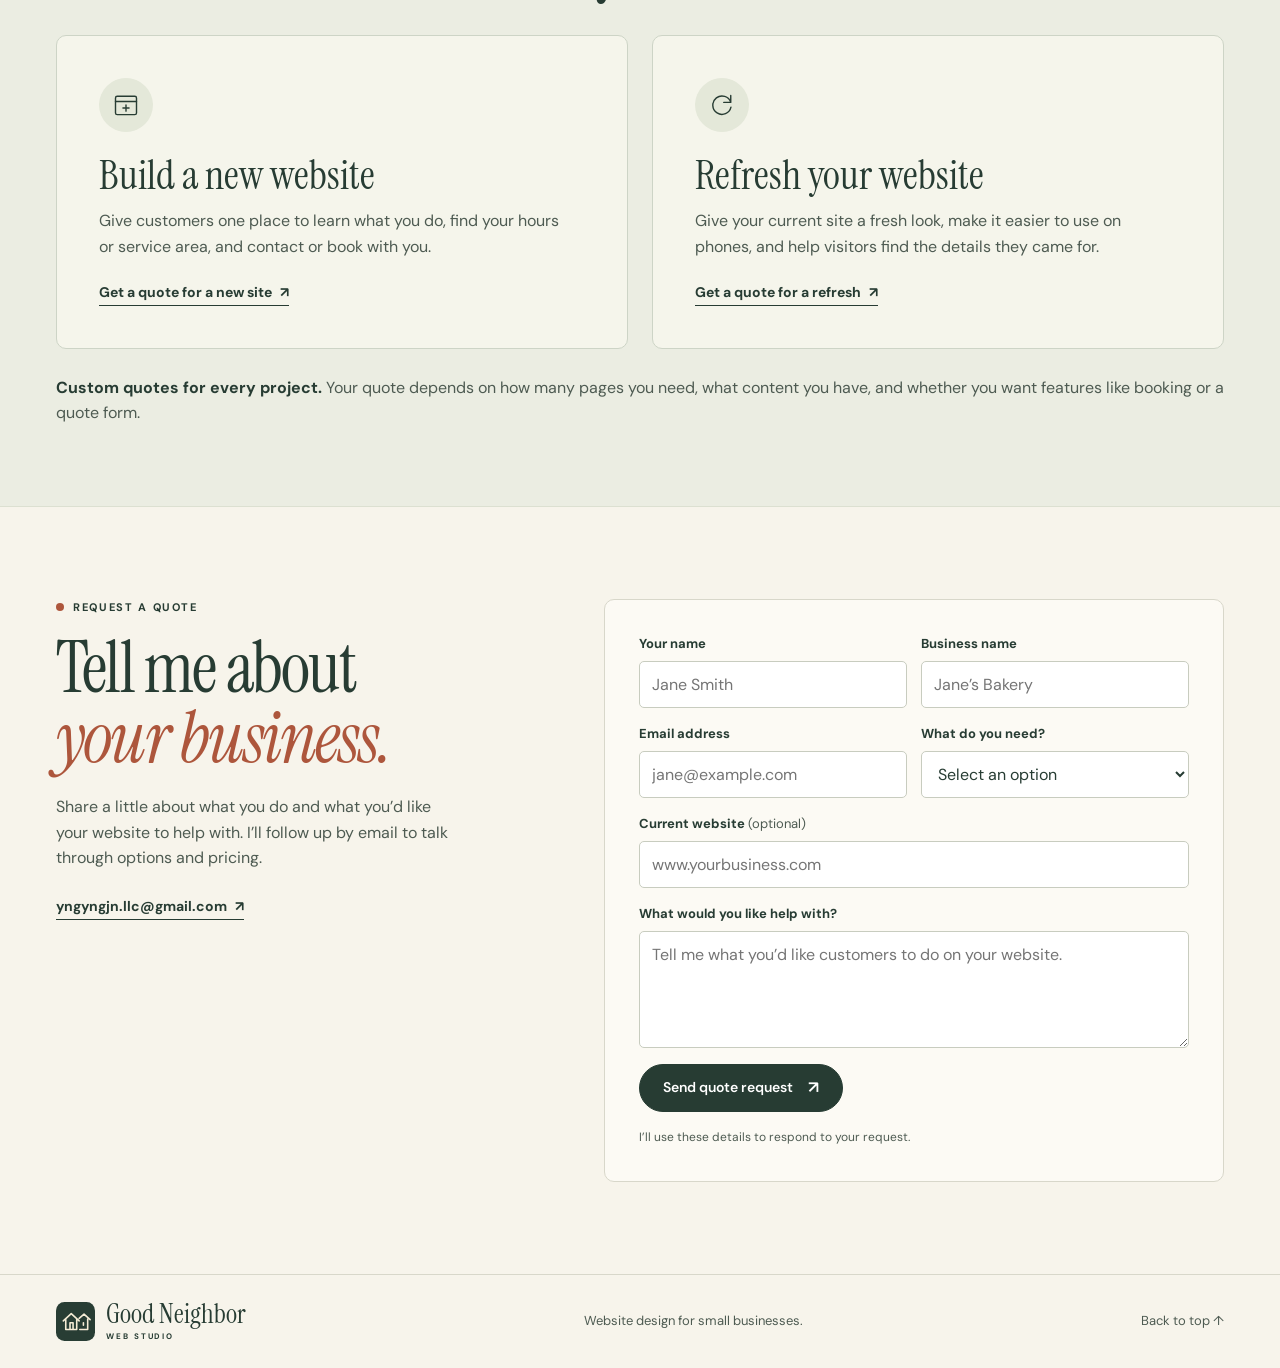
==== commit 7e83f395: "Expand portfolio demos and add a customer walkthrough" ====
--- a/docs/index.html
+++ b/docs/index.html
@@ -46,27 +46,59 @@
           <a class="project-image bakery" href="examples/bakery.html" aria-label="View Hearth and Grain bakery example">
             <div class="browser"><div class="browser-bar" aria-hidden="true"><i></i><i></i><i></i></div><img src="assets/bakery-preview.webp" width="1120" height="700" alt="Hearth and Grain homepage with artisan bread" loading="lazy"></div>
           </a>
-          <div class="project-copy"><div><p class="category">BAKERY &amp; FOOD</p><h3><a href="examples/bakery.html">Hearth &amp; Grain</a></h3><p>A menu, opening hours, and an easy way to plan a visit.</p></div><a class="circle-link" href="examples/bakery.html" aria-label="Open bakery example">↗</a></div>
+          <div class="project-copy"><div><p class="category">BAKERY &amp; FOOD</p><h3><a href="examples/bakery.html">Hearth &amp; Grain</a></h3><p>Browse the menu, check hours, and build a sample pickup order.</p></div><a class="circle-link" href="examples/bakery.html" aria-label="Open bakery example">↗</a></div>
         </article>
         <article class="project">
           <a class="project-image landscape" href="examples/landscaping.html" aria-label="View Greenway Landscaping example">
             <div class="browser"><div class="browser-bar" aria-hidden="true"><i></i><i></i><i></i></div><img src="assets/landscaping-preview.webp" width="1120" height="700" alt="Greenway Landscaping homepage with a landscaped front yard" loading="lazy"></div>
           </a>
-          <div class="project-copy"><div><p class="category">HOME SERVICES</p><h3><a href="examples/landscaping.html">Greenway Landscaping</a></h3><p>Services and a clear path to request an estimate.</p></div><a class="circle-link" href="examples/landscaping.html" aria-label="Open landscaping example">↗</a></div>
+          <div class="project-copy"><div><p class="category">HOME SERVICES</p><h3><a href="examples/landscaping.html">Greenway Landscaping</a></h3><p>Explore services and projects, then try the estimate form.</p></div><a class="circle-link" href="examples/landscaping.html" aria-label="Open landscaping example">↗</a></div>
         </article>
         <article class="project">
           <a class="project-image salon" href="examples/salon.html" aria-label="View Sunday Kind Salon example">
             <div class="browser"><div class="browser-bar" aria-hidden="true"><i></i><i></i><i></i></div><img src="assets/salon-preview.webp" width="1120" height="700" alt="Sunday Kind Salon homepage with a sunlit salon interior" loading="lazy"></div>
           </a>
-          <div class="project-copy"><div><p class="category">BEAUTY &amp; APPOINTMENTS</p><h3><a href="examples/salon.html">Sunday Kind Salon</a></h3><p>A service menu and a simple path to booking.</p></div><a class="circle-link" href="examples/salon.html" aria-label="Open salon example">↗</a></div>
+          <div class="project-copy"><div><p class="category">BEAUTY &amp; APPOINTMENTS</p><h3><a href="examples/salon.html">Sunday Kind Salon</a></h3><p>Compare services and prices, then preview a booking.</p></div><a class="circle-link" href="examples/salon.html" aria-label="Open salon example">↗</a></div>
         </article>
         <article class="project">
           <a class="project-image pilates" href="examples/pilates.html" aria-label="View Form and Field Pilates example">
             <div class="browser"><div class="browser-bar" aria-hidden="true"><i></i><i></i><i></i></div><img src="assets/pilates-preview.webp" width="1120" height="700" alt="Form and Field Pilates homepage with a light-filled studio" loading="lazy"></div>
           </a>
-          <div class="project-copy"><div><p class="category">FITNESS &amp; WELLNESS</p><h3><a href="examples/pilates.html">Form &amp; Field Pilates</a></h3><p>Class options and a welcoming introduction for beginners.</p></div><a class="circle-link" href="examples/pilates.html" aria-label="Open Pilates example">↗</a></div>
+          <div class="project-copy"><div><p class="category">FITNESS &amp; WELLNESS</p><h3><a href="examples/pilates.html">Form &amp; Field Pilates</a></h3><p>Find a beginner class and try reserving a spot.</p></div><a class="circle-link" href="examples/pilates.html" aria-label="Open Pilates example">↗</a></div>
         </article>
       </div>
+    </section>
+
+
+    <section class="impact section" aria-labelledby="impact-title">
+      <div class="wrap">
+        <p class="eyebrow"><span></span> WHY YOUR WEBSITE MATTERS</p>
+        <h2 id="impact-title">Help more visitors become customers.</h2>
+        <div class="stats">
+          <article><p class="stat-number">75%</p><h3>Be easy to choose</h3><p>In a local search survey, 75% of consumers said they chose a business in under 30 minutes. Put your hours, services, and contact details where people can find them.</p><a href="https://www.brightlocal.com/research/consumer-search-behavior-speed/">BrightLocal, 2026 ↗</a></article>
+          <article><p class="stat-number">30%</p><h3>Answer buying questions</h3><p>30% of consumers in a local search survey looked for clear pricing or a deal when deciding which result to click. Show prices, starting rates, or how to get a quote.</p><a href="https://www.brightlocal.com/research/consumer-search-behavior-decisions/">BrightLocal, 2026 ↗</a></article>
+          <article><p class="stat-number">+8.4%</p><h3>Make mobile visits count</h3><p>A study of retail sites observed 8.4% more mobile transactions alongside a 0.1-second improvement in measured speed. It’s one reason we build with phones in mind.</p><a href="https://www.thinkwithgoogle.com/_qs/documents/9382/Milliseconds_Make_Millions_report.pdf">Deloitte Digital and Google, 2020 ↗</a></article>
+        </div>
+      </div>
+    </section>
+
+    <section class="walkthrough section wrap" id="walkthrough" aria-labelledby="walkthrough-title">
+      <div class="walkthrough-copy">
+        <p class="eyebrow"><span></span> THE CUSTOMER EXPERIENCE</p>
+        <h2 id="walkthrough-title">See it through your customer’s eyes.</h2>
+        <p>Watch a customer browse a bakery menu, choose a pickup time, and try booking a salon visit from a phone.</p>
+        <a class="text-link" href="#work">Try the example sites <span aria-hidden="true">↗</span></a>
+      </div>
+      <figure>
+        <video controls playsinline preload="none" width="1280" height="720" poster="assets/customer-walkthrough.webp" aria-label="Mobile customer walkthrough of the bakery and salon examples" aria-describedby="walkthrough-transcript">
+          <source src="assets/customer-walkthrough.mp4" type="video/mp4">
+          <a href="assets/customer-walkthrough.mp4">Download the customer walkthrough video</a>
+        </video>
+        <details id="walkthrough-transcript">
+          <summary>Read the video transcript</summary>
+          <p>At Hearth &amp; Grain, the customer opens the menu and switches to Pastry to check prices. They choose two butter croissants and a morning pickup window. The sample order shows a $9.00 total before tax. At Sunday Kind Salon, the customer opens Appointments, chooses Cut &amp; Style and a Saturday time, and previews the booking.</p>
+        </details>
+      </figure>
     </section>
 
     <section class="services section" id="services" aria-labelledby="services-title">
--- a/docs/assets/site.css
+++ b/docs/assets/site.css
@@ -117,3 +117,26 @@
 @media (prefers-reduced-motion: reduce) {
   *, *::before, *::after { scroll-behavior: auto !important; transition: none !important; }
 }
+
+.impact { background: var(--ink); color: var(--paper); }
+.impact .eyebrow { color: var(--paper); }
+.impact .eyebrow span { background: #e39a7e; }
+.impact h2, .walkthrough h2 { font-size: clamp(49px, 5.6vw, 80px); letter-spacing: -.028em; }
+.stats { display: grid; grid-template-columns: repeat(3, minmax(0, 1fr)); gap: 25px; margin-top: 36px; }
+.stats article { display: flex; flex-direction: column; align-items: flex-start; border-top: 1px solid #83948a; padding-top: 20px; }
+.stat-number { font: 400 clamp(64px, 8vw, 115px)/.86 var(--head); letter-spacing: -.035em; color: #f2c7a9; }
+.stats h3 { font-size: 35px; margin-block: 16px 9px; }
+.stats article p:not(.stat-number) { color: #e6e9df; max-width: 37ch; margin-bottom: 16px; }
+.stats a { margin-top: auto; font-size: 12px; text-decoration: underline; text-underline-offset: 4px; }
+.impact a:focus-visible { outline-color: #f2c7a9; }
+.walkthrough { display: grid; grid-template-columns: .68fr 1fr; gap: clamp(26px, 5vw, 68px); align-items: center; }
+.walkthrough-copy p:not(.eyebrow) { margin-block: 18px; max-width: 33ch; color: var(--muted); }
+.walkthrough figure { min-width: 0; }
+.walkthrough video { display: block; width: 100%; height: auto; aspect-ratio: 16 / 9; background: var(--ink); border-radius: 9px; }
+.walkthrough details { padding-top: 12px; color: var(--muted); font-size: 13px; }
+.walkthrough summary { cursor: pointer; width: fit-content; }
+.walkthrough details p { margin-top: 8px; max-width: 62ch; }
+@media (max-width: 760px) {
+  .stats, .walkthrough { grid-template-columns: 1fr; }
+  .stats { gap: 26px; margin-top: 24px; }
+}
